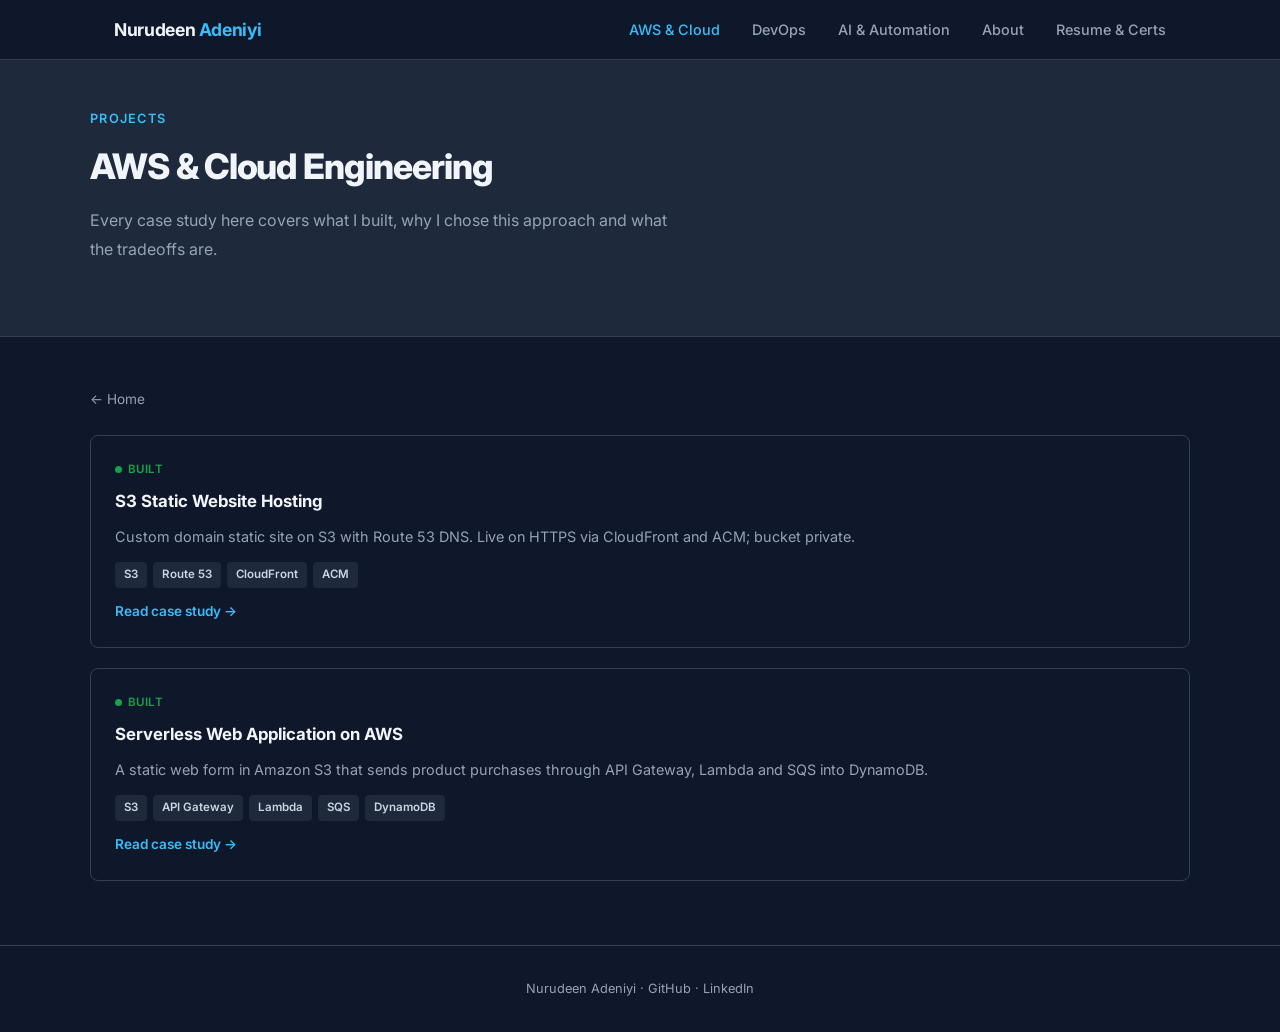
==== src/aws-cloud.html @ 702be714 "feat(site): replace all-projects page with section pages Add a Home link to every page except the la" ====
<!DOCTYPE html>
<html lang="en">
<head>
  <meta charset="UTF-8" />
  <meta name="viewport" content="width=device-width, initial-scale=1.0" />
  <meta name="theme-color" content="#0f172a" />
  <link rel="icon" href="assets/favicon.svg" type="image/svg+xml" />
  <title>AWS &amp; Cloud Engineering Projects — Nurudeen Adeniyi</title>
  <meta name="description" content="AWS and cloud engineering case studies: static hosting and a serverless web application, with the decisions and tradeoffs behind each." />
  <link rel="preconnect" href="https://fonts.googleapis.com" />
  <link rel="preconnect" href="https://fonts.gstatic.com" crossorigin />
  <link href="https://fonts.googleapis.com/css2?family=Inter:wght@400;500;600;700;800&display=swap" rel="stylesheet" />
  <link rel="stylesheet" href="assets/css/style.css" />
</head>
<body>

  <nav class="nav" aria-label="Main navigation">
    <div class="nav-inner">
      <a class="nav-logo" href="index.html">Nurudeen <span>Adeniyi</span></a>
      <button class="nav-toggle" id="nav-toggle" aria-expanded="false" aria-label="Toggle menu">
        <svg fill="none" viewBox="0 0 24 24" stroke="currentColor" stroke-width="2">
          <path stroke-linecap="round" stroke-linejoin="round" d="M4 6h16M4 12h16M4 18h16"/>
        </svg>
      </button>
      <ul class="nav-links" id="nav-links">
        <li><a href="aws-cloud.html" class="active">AWS &amp; Cloud</a></li>
        <li><a href="devops.html">DevOps</a></li>
        <li><a href="ai-automation.html">AI &amp; Automation</a></li>
        <li><a href="about.html">About</a></li>
        <li><a href="resume.html">Resume &amp; Certs</a></li>
      </ul>
    </div>
  </nav>

  <section class="hero" style="padding:3rem 1.5rem 2.5rem;">
    <div class="hero-inner">
      <p class="hero-label">Projects</p>
      <h1 style="font-size:clamp(1.6rem,4vw,2.2rem);">AWS &amp; Cloud Engineering</h1>
      <p class="hero-bio" style="font-size:1rem;">
        Every case study here covers what I built, why I chose this approach and what the tradeoffs are.
      </p>
    </div>
  </section>

  <section class="page">
    <div class="container">

      <a class="back-link" href="index.html">← Home</a>

      <div class="card-grid card-grid--list">

        <div class="card">
          <span class="card-status card-status--built">Built</span>
          <h3>S3 Static Website Hosting</h3>
          <p>
            Custom domain static site on S3 with Route 53 DNS.
            Live on HTTPS via CloudFront and ACM; bucket private.
          </p>
          <div class="tag-row">
            <span class="tag">S3</span>
            <span class="tag">Route 53</span>
            <span class="tag">CloudFront</span>
            <span class="tag">ACM</span>
          </div>
          <a class="card-link" href="projects/s3-static-website.html">Read case study →</a>
        </div>

        <div class="card">
          <span class="card-status card-status--built">Built</span>
          <h3>Serverless Web Application on AWS</h3>
          <p>
            A static web form in Amazon S3 that sends product purchases through
            API Gateway, Lambda and SQS into DynamoDB.
          </p>
          <div class="tag-row">
            <span class="tag">S3</span>
            <span class="tag">API Gateway</span>
            <span class="tag">Lambda</span>
            <span class="tag">SQS</span>
            <span class="tag">DynamoDB</span>
          </div>
          <a class="card-link" href="projects/serverless-web-application.html">Read case study →</a>
        </div>

      </div>

    </div>
  </section>

  <footer>
    <p>
      Nurudeen Adeniyi ·
      <a href="https://github.com/nuru-adeniyi" target="_blank" rel="noopener">GitHub</a> ·
      <a href="https://www.linkedin.com/in/nurudeen-adeniyi-06249b9" target="_blank" rel="noopener">LinkedIn</a>
    </p>
  </footer>

  <script src="assets/js/main.js"></script>
</body>
</html>
---- src/assets/css/style.css ----
/* =========================================================
   appcomplish.click — Portfolio stylesheet
   ========================================================= */

/* ── Tokens ──────────────────────────────────────────────── */
/* Always dark: the site ignores the device's light/dark setting on purpose. */
:root {
  color-scheme: dark;

  --bg:          #0f172a;
  --bg-subtle:   #1e293b;
  --border:      #334155;
  --text:        #f1f5f9;
  --text-muted:  #94a3b8;
  --accent:      #38bdf8;      /* AWS-adjacent blue */
  --accent-light:#0c4a6e;
  --tag-bg:      #1e293b;
  --tag-text:    #cbd5e1;
  --green:       #16a34a;
  --orange:      #ea580c;
  --danger:      #f87171;
  --danger-bg:   rgba(248, 113, 113, 0.10);
  --danger-text: #fca5a5;
  --success:      #4ade80;
  --success-bg:   rgba(74, 222, 128, 0.10);
  --success-text: #86efac;

  --sans: 'Inter', system-ui, -apple-system, sans-serif;
  --mono: 'JetBrains Mono', 'Fira Code', monospace;

  --radius: 8px;
  --max-content: 720px;
  --max-wide:    1100px;

  --nav-h: 60px;
}

/* ── Reset ───────────────────────────────────────────────── */
*, *::before, *::after { box-sizing: border-box; margin: 0; padding: 0; }
html { scroll-behavior: smooth; }
#start { scroll-margin-top: 5rem; }
body {
  font-family: var(--sans);
  background: var(--bg);
  color: var(--text);
  line-height: 1.7;
  font-size: 1rem;
}
img { max-width: 100%; display: block; }
a { color: var(--accent); text-decoration: none; }
a:hover { text-decoration: underline; }

/* ── Navigation ──────────────────────────────────────────── */
.nav {
  position: sticky;
  top: 0;
  z-index: 100;
  height: var(--nav-h);
  background: var(--bg);
  border-bottom: 1px solid var(--border);
  display: flex;
  align-items: center;
}
.nav-inner {
  max-width: var(--max-wide);
  width: 100%;
  margin: 0 auto;
  padding: 0 1.5rem;
  display: flex;
  align-items: center;
  justify-content: space-between;
}
.nav-logo {
  font-weight: 700;
  font-size: 1.1rem;
  color: var(--text);
  letter-spacing: -0.02em;
}
.nav-logo span { color: var(--accent); }
.nav-links {
  display: flex;
  gap: 2rem;
  list-style: none;
}
.nav-links a {
  color: var(--text-muted);
  font-size: 0.9rem;
  font-weight: 500;
  transition: color 0.15s;
}
.nav-links a:hover,
.nav-links a.active { color: var(--accent); text-decoration: none; }

/* hamburger */
.nav-toggle {
  display: none;
  background: none;
  border: none;
  cursor: pointer;
  padding: 0.25rem;
  color: var(--text);
}
.nav-toggle svg { width: 24px; height: 24px; }

@media (max-width: 640px) {
  .nav-toggle { display: block; }
  .nav-links {
    display: none;
    position: absolute;
    top: var(--nav-h);
    left: 0; right: 0;
    background: var(--bg);
    border-bottom: 1px solid var(--border);
    flex-direction: column;
    gap: 0;
    padding: 0.5rem 0;
  }
  .nav-links.open { display: flex; }
  .nav-links a { display: block; padding: 0.75rem 1.5rem; }
}

/* ── Page wrapper ────────────────────────────────────────── */
.page { padding: 3rem 1.5rem 4rem; }
.page--alt {
  background: var(--bg-subtle);
  border-top: 1px solid var(--border);
  border-bottom: 1px solid var(--border);
}
.container {
  max-width: var(--max-wide);
  margin: 0 auto;
}
.container--narrow {
  max-width: var(--max-content);
  margin: 0 auto;
}

/* ── Hero (home) ─────────────────────────────────────────── */
.hero {
  padding: 5rem 1.5rem 4rem;
  background: var(--bg-subtle);
  border-bottom: 1px solid var(--border);
}
.hero-inner {
  max-width: var(--max-wide);
  margin: 0 auto;
}
.hero-label {
  font-size: 0.8rem;
  font-weight: 600;
  letter-spacing: 0.1em;
  text-transform: uppercase;
  color: var(--accent);
  margin-bottom: 1rem;
}
.hero h1 {
  font-size: clamp(2rem, 5vw, 3rem);
  font-weight: 800;
  letter-spacing: -0.03em;
  line-height: 1.15;
  margin-bottom: 1.25rem;
}
.hero-bio {
  font-size: 1.1rem;
  color: var(--text-muted);
  max-width: 600px;
  margin-bottom: 2rem;
  line-height: 1.8;
}
/* ── Section headings ────────────────────────────────────── */
.section-header {
  display: flex;
  align-items: flex-end;
  justify-content: space-between;
  flex-wrap: wrap;
  margin-bottom: 1.5rem;
  gap: 1rem;
}
.section-header-left {
  display: flex;
  flex-direction: column;
  gap: 0.15rem;
}
.section-category-label {
  font-size: 0.72rem;
  font-weight: 700;
  letter-spacing: 0.1em;
  text-transform: uppercase;
  color: var(--accent);
}
.section-header h2 {
  font-size: 1.25rem;
  font-weight: 700;
  letter-spacing: -0.02em;
}
.section-header > a {
  font-size: 0.85rem;
  color: var(--text-muted);
  white-space: nowrap;
  flex-shrink: 0;
}
.section-header > a:hover { color: var(--accent); }

/* ── Project cards ───────────────────────────────────────── */
.card-grid {
  display: grid;
  grid-template-columns: repeat(3, 1fr);
  gap: 1.25rem;
}
@media (max-width: 900px) {
  .card-grid { grid-template-columns: repeat(2, 1fr); }
}
@media (max-width: 600px) {
  .card-grid { grid-template-columns: 1fr; }
}
.card-grid--list { grid-template-columns: 1fr; }
.card {
  border: 1px solid var(--border);
  border-radius: var(--radius);
  background: var(--bg);
  padding: 1.5rem;
  display: flex;
  flex-direction: column;
  gap: 0.75rem;
  transition: box-shadow 0.15s, border-color 0.15s;
}
.card:hover {
  box-shadow: 0 4px 16px rgba(0,0,0,0.08);
  border-color: var(--accent);
}
.card-status {
  display: inline-flex;
  align-items: center;
  gap: 0.35rem;
  font-size: 0.72rem;
  font-weight: 600;
  letter-spacing: 0.05em;
  text-transform: uppercase;
}
.card-status--done   { color: var(--green); }
.card-status--wip    { color: var(--orange); }
.card-status--planned{ color: var(--text-muted); }
.card-status--built  { color: var(--green); }
.card-status::before {
  content: '';
  width: 7px; height: 7px;
  border-radius: 50%;
  background: currentColor;
}
.card h3 {
  font-size: 1.05rem;
  font-weight: 700;
  line-height: 1.3;
}
.card p {
  font-size: 0.9rem;
  color: var(--text-muted);
  flex: 1;
}
.tag-row {
  display: flex;
  flex-wrap: wrap;
  gap: 0.4rem;
}
.tag {
  background: var(--tag-bg);
  color: var(--tag-text);
  font-size: 0.72rem;
  font-weight: 600;
  padding: 0.2rem 0.55rem;
  border-radius: 4px;
}
.card-link {
  font-size: 0.85rem;
  font-weight: 600;
  color: var(--accent);
}
.card-link:hover { text-decoration: underline; }

/* ── Article (project detail) ────────────────────────────── */
.article-header {
  padding: 4rem 1.5rem 2.5rem;
  background: var(--bg-subtle);
  border-bottom: 1px solid var(--border);
}
.article-header .container--narrow { display: flex; flex-direction: column; gap: 0.75rem; }
.back-link {
  font-size: 0.85rem;
  color: var(--text-muted);
  display: inline-flex;
  align-items: center;
  gap: 0.35rem;
}
.back-link:hover { color: var(--accent); text-decoration: none; }
.page .back-link { margin-bottom: 1.5rem; }
.article-header h1 {
  font-size: clamp(1.6rem, 4vw, 2.4rem);
  font-weight: 800;
  letter-spacing: -0.03em;
  line-height: 1.2;
}
.article-meta {
  display: flex;
  flex-wrap: wrap;
  gap: 1rem;
  align-items: center;
  font-size: 0.85rem;
  color: var(--text-muted);
}
.article-body {
  padding: 3rem 1.5rem;
}
.article-body h2 {
  font-size: 1.3rem;
  font-weight: 700;
  letter-spacing: -0.02em;
  margin: 2.5rem 0 0.75rem;
  padding-top: 2.5rem;
  border-top: 1px solid var(--border);
}
.article-body h2:first-child { margin-top: 0; border-top: none; padding-top: 0; }
.article-body p { margin-bottom: 1rem; color: var(--text); }
.article-body ul, .article-body ol {
  padding-left: 1.5rem;
  margin-bottom: 1rem;
}
.article-body li { margin-bottom: 0.4rem; }
.article-body code {
  font-family: var(--mono);
  font-size: 0.85em;
  background: var(--tag-bg);
  padding: 0.1em 0.4em;
  border-radius: 4px;
}
.article-body blockquote {
  border-left: 3px solid var(--accent);
  padding: 0.75rem 1.25rem;
  background: var(--accent-light);
  border-radius: 0 var(--radius) var(--radius) 0;
  margin: 1.5rem 0;
  font-style: italic;
  color: var(--text-muted);
}

/* ── Architecture diagram ────────────────────────────────── */
.diagram-box {
  border: 2px dashed var(--border);
  border-radius: var(--radius);
  background: var(--bg-subtle);
  padding: 2rem;
  text-align: center;
  margin: 1.5rem 0;
}
.diagram-box { position: relative; }
.diagram-box img {
  height: auto;
  cursor: zoom-in;
  border-radius: var(--radius);
  margin: 0 auto;
}
.diagram-placeholder {
  color: var(--text-muted);
  font-size: 0.9rem;
  padding: 3rem 1rem;
}
.diagram-placeholder span {
  display: block;
  font-size: 2.5rem;
  margin-bottom: 0.5rem;
}
/* Reserved space for an architecture image that is not drawn yet */
.diagram-slot {
  display: flex;
  align-items: center;
  justify-content: center;
  min-height: 220px;
  padding: 1rem;
  border: 2px dashed var(--border);
  border-radius: var(--radius);
  color: var(--text-muted);
  font-size: 0.9rem;
  text-align: center;
}
.diagram-caption {
  font-size: 0.8rem;
  color: var(--text-muted);
  margin-top: 0.5rem;
  font-style: italic;
}

/* ── Callout boxes ───────────────────────────────────────── */
.callout {
  border-left: 3px solid var(--accent);
  background: var(--accent-light);
  border-radius: 0 var(--radius) var(--radius) 0;
  padding: 1rem 1.25rem;
  margin: 1.5rem 0;
}
.callout-label {
  font-size: 0.72rem;
  font-weight: 700;
  text-transform: uppercase;
  letter-spacing: 0.08em;
  color: var(--accent);
  margin-bottom: 0.35rem;
}
/* Problem / error callout: red tone for struggles */
.callout--problem { border-left-color: var(--danger); background: var(--danger-bg); }
.callout--problem .callout-label { color: var(--danger-text); }
/* Fix callout: green tone for the solution */
.callout--fix { border-left-color: var(--success); background: var(--success-bg); }
.callout--fix .callout-label { color: var(--success-text); }
.callout--fix ol { margin-bottom: 0; }

/* ── Cost comparison table ───────────────────────────────── */
.table-wrap {
  overflow-x: auto;
  margin: 1.25rem 0;
}
.cost-table {
  width: 100%;
  border-collapse: collapse;
  font-size: 0.9rem;
}
.cost-table th,
.cost-table td {
  text-align: left;
  vertical-align: top;
  padding: 0.65rem 0.8rem;
  border-bottom: 1px solid var(--border);
}
.cost-table th {
  font-size: 0.72rem;
  font-weight: 700;
  text-transform: uppercase;
  letter-spacing: 0.06em;
  color: var(--text-muted);
  background: var(--bg-subtle);
}
.cost-table td:first-child { font-weight: 600; }


.cost-section {
  border: 1px solid var(--border);
  border-left: 4px solid var(--accent);
  background: var(--bg-subtle);
  border-radius: 0 var(--radius) var(--radius) 0;
  padding: 1.5rem 1.5rem 1rem;
  margin: 2.5rem 0;
}
.cost-section h2 { margin-top: 0; }
.cost-section .cost-table th { background: var(--bg); }
.cost-headline {
  display: flex;
  align-items: baseline;
  flex-wrap: wrap;
  gap: 0.75rem;
  margin: 0.25rem 0 1rem;
}
.cost-figure {
  font-size: 2.25rem;
  font-weight: 800;
  line-height: 1;
  color: var(--accent);
}
.cost-caption { font-size: 0.9rem; color: var(--text-muted); }
.cost-table tr.is-best td { background: var(--accent-light); }

/* ── At a glance + status pills ──────────────────────────── */
.glance {
  display: grid;
  grid-template-columns: repeat(auto-fit, minmax(160px, 1fr));
  gap: 0.75rem;
  margin: 1.5rem 0;
}
.glance > div {
  background: var(--bg-subtle);
  border: 1px solid var(--border);
  border-radius: var(--radius);
  padding: 0.7rem 0.9rem;
  font-size: 0.9rem;
}
.glance dt {
  font-size: 0.68rem;
  font-weight: 700;
  text-transform: uppercase;
  letter-spacing: 0.08em;
  color: var(--text-muted);
  margin-bottom: 0.2rem;
}
.glance dd { margin: 0; font-weight: 600; }
.pill {
  display: inline-block;
  padding: 0.1rem 0.55rem;
  border-radius: 999px;
  font-size: 0.75rem;
  font-weight: 600;
  white-space: nowrap;
  background: var(--tag-bg);
  color: var(--tag-text);
}
.pill--decided { background: #15803d; color: #fff; }
.pill--planned { background: var(--accent-light); color: #7dd3fc; }
.pill--na { background: var(--tag-bg); color: var(--text-muted); }

/* ── About page ──────────────────────────────────────────── */
.about-grid {
  display: grid;
  grid-template-columns: 1fr 2fr;
  gap: 3rem;
  align-items: start;
}
@media (max-width: 640px) {
  .about-grid { grid-template-columns: 1fr; }
}
.about-avatar {
  width: 100%;
  max-width: 200px;
  border-radius: var(--radius);
  background: var(--tag-bg);
  aspect-ratio: 1;
  display: flex;
  align-items: center;
  justify-content: center;
  font-size: 0.8rem;
  color: var(--text-muted);
  border: 2px dashed var(--border);
}
.about-avatar--photo {
  border: none;
  background: none;
  overflow: hidden;
}
.about-avatar img {
  display: block;
  width: 100%;
  height: 100%;
  object-fit: cover;
  object-position: center top;
}
.about-body h2 {
  font-size: 1.2rem;
  font-weight: 700;
  margin: 2rem 0 0.5rem;
}
.about-body h2:first-child { margin-top: 0; }
.about-body p { margin-bottom: 1rem; color: var(--text-muted); }
.skill-list {
  display: flex;
  flex-wrap: wrap;
  gap: 0.5rem;
  margin-bottom: 1rem;
}

/* ── Resume / Certs page ─────────────────────────────────── */
.cert-grid {
  display: grid;
  grid-template-columns: repeat(auto-fill, minmax(220px, 1fr));
  gap: 1rem;
  margin-bottom: 2rem;
}
.cert-card {
  border: 1px solid var(--border);
  border-radius: var(--radius);
  padding: 1.25rem;
  text-align: center;
  background: var(--bg-subtle);
}
.cert-card img { height: 80px; margin: 0 auto 0.75rem; }
.cert-card .cert-placeholder {
  height: 80px;
  width: 80px;
  margin: 0 auto 0.75rem;
  background: var(--tag-bg);
  border: 2px dashed var(--border);
  border-radius: 6px;
  display: flex;
  align-items: center;
  justify-content: center;
  font-size: 0.65rem;
  color: var(--text-muted);
}
.cert-card h3 { font-size: 0.9rem; font-weight: 600; margin-bottom: 0.25rem; }
.cert-card p  { font-size: 0.8rem; color: var(--text-muted); }
.cert-card h3 a { color: inherit; text-decoration: underline; text-decoration-color: var(--border); }
.cert-card h3 a:hover, .cert-card h3 a:focus-visible { color: var(--accent); text-decoration-color: var(--accent); }
.resume-cta {
  display: inline-flex;
  align-items: center;
  gap: 0.5rem;
  background: var(--accent);
  color: var(--bg);
  font-weight: 600;
  font-size: 0.9rem;
  padding: 0.65rem 1.25rem;
  border-radius: var(--radius);
  transition: opacity 0.15s;
}
.resume-cta:hover { opacity: 0.85; text-decoration: none; }

/* ── Footer ──────────────────────────────────────────────── */
footer {
  border-top: 1px solid var(--border);
  padding: 2rem 1.5rem;
  text-align: center;
  font-size: 0.8rem;
  color: var(--text-muted);
}
footer a { color: var(--text-muted); }
footer a:hover { color: var(--accent); }

/* ── Utility ─────────────────────────────────────────────── */
.mt-4 { margin-top: 2rem; }
.mt-6 { margin-top: 3rem; }
.divider { border: none; border-top: 1px solid var(--border); margin: 3rem 0; }
.text-muted { color: var(--text-muted); }

/* ── Landing hero: photo, proof points, actions ─────────── */
.hero-avatar {
  display: block;
  width: 96px;
  height: 96px;
  border-radius: 50%;
  object-fit: cover;
  object-position: center top;
  border: 2px solid var(--border);
  margin-bottom: 1rem;
}
.hero-open {
  margin-top: 1rem;
  max-width: 640px;
  font-size: 0.95rem;
  color: var(--text);
}
.hero-open strong { color: var(--accent); }
.hero-proof {
  list-style: none;
  margin: 1.25rem 0 0;
  padding: 0;
  display: grid;
  gap: 0.5rem;
  max-width: 640px;
}
.hero-proof li {
  position: relative;
  padding-left: 1.4rem;
  font-size: 0.95rem;
  color: var(--text);
}
.hero-proof li::before {
  content: "✓";
  position: absolute;
  left: 0;
  color: var(--accent);
  font-weight: 700;
}
.hero-proof a { color: var(--accent); text-decoration: underline; }
.hero-actions {
  display: flex;
  flex-wrap: wrap;
  gap: 0.75rem;
  margin-top: 1.5rem;
}
.resume-cta--ghost {
  background: transparent;
  color: var(--accent);
  border: 1px solid var(--accent);
}
.hero-creds { margin-top: 1.25rem; }
.hero-creds .tag { white-space: normal; }

/* Collapsible list of AWS services on case studies */
.services { margin: 1rem 0; }
.services summary { cursor: pointer; font-weight: 600; color: var(--accent); }
.services[open] summary { margin-bottom: .75rem; }

/* Full-screen view of a diagram (opened from the expand button or a double-click) */
.zoom-btn {
  position: absolute; top: .75rem; right: .75rem;
  display: flex; align-items: center; justify-content: center;
  width: 2.25rem; height: 2.25rem;
  background: var(--bg); color: var(--text);
  border: 1px solid var(--border); border-radius: var(--radius);
  cursor: pointer;
}
.zoom-btn:hover, .zoom-btn:focus-visible { color: var(--accent); border-color: var(--accent); }
.lightbox {
  width: 100vw; height: 100vh; max-width: none; max-height: none;
  margin: 0; padding: 0; border: 0;
  background: var(--bg); cursor: zoom-out;
}
.lightbox img { width: 100%; height: 100%; object-fit: contain; border-radius: 0; margin: 0; cursor: zoom-out; }
.lightbox-hint {
  position: fixed; bottom: .75rem; left: 50%; transform: translateX(-50%);
  font-size: .8rem; color: var(--text-muted);
}
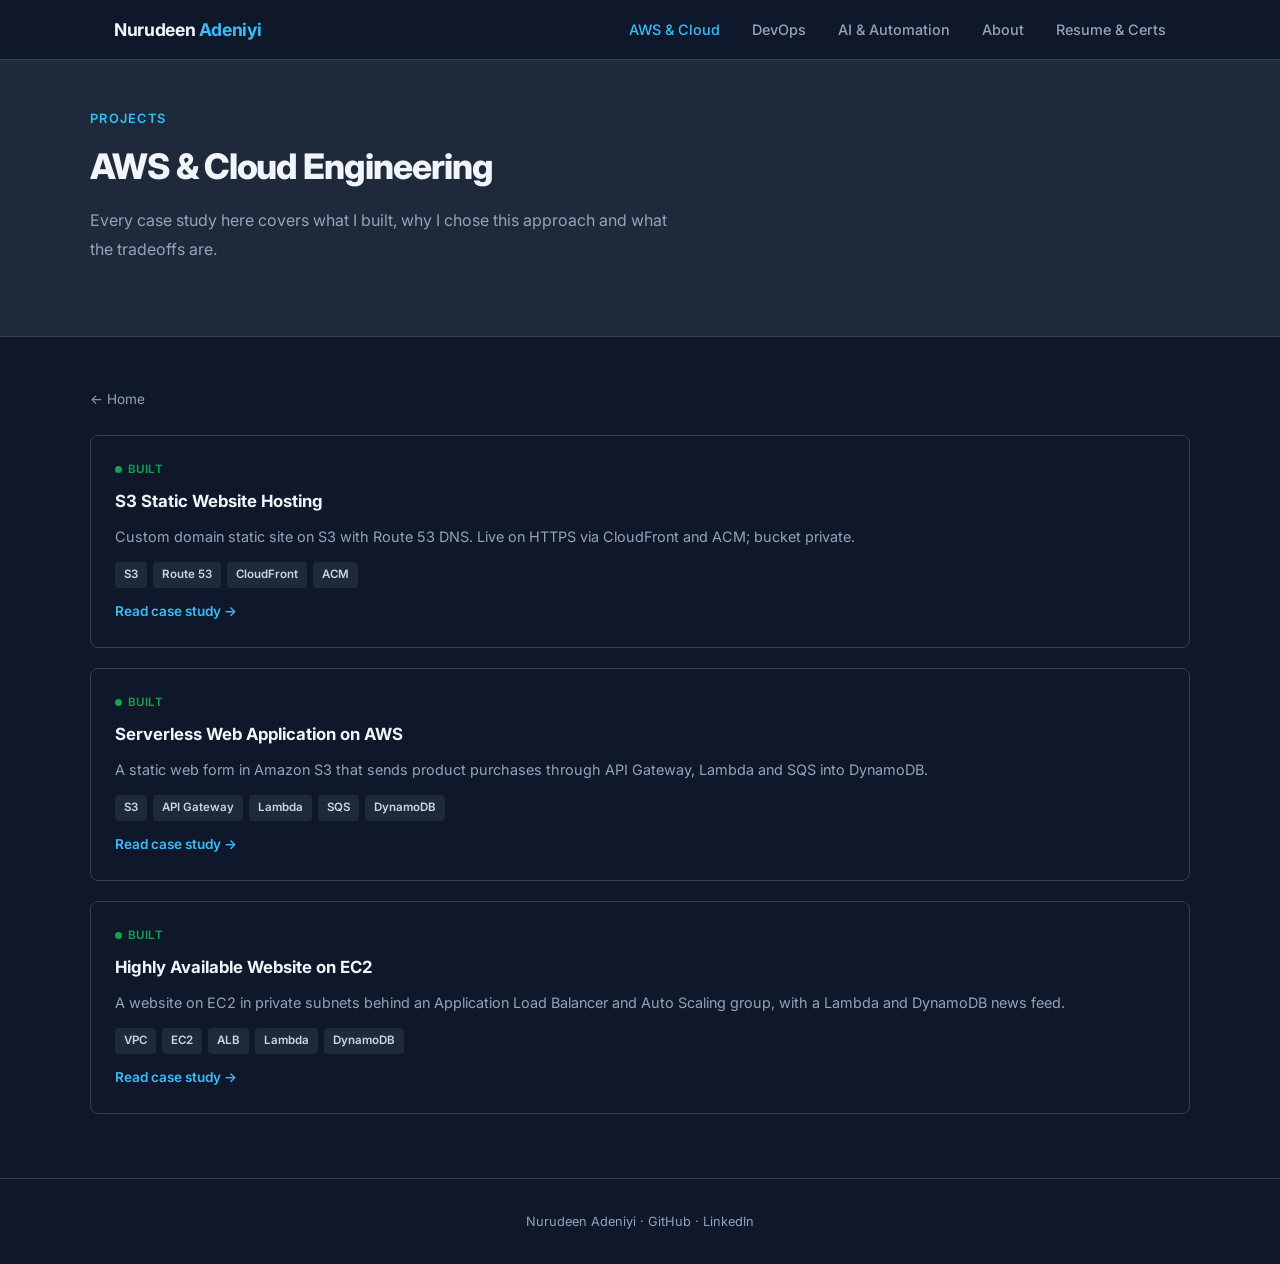
==== commit 0fe90e69: "feat(projects): add ec2 highly available website case study Co-Authored-By: Claude Sonnet 5.5 <norep" ====
--- a/src/aws-cloud.html
+++ b/src/aws-cloud.html
@@ -82,6 +82,23 @@
           <a class="card-link" href="projects/serverless-web-application.html">Read case study →</a>
         </div>
 
+        <div class="card">
+          <span class="card-status card-status--built">Built</span>
+          <h3>Highly Available Website on EC2</h3>
+          <p>
+            A website on EC2 in private subnets behind an Application Load Balancer and
+            Auto Scaling group, with a Lambda and DynamoDB news feed.
+          </p>
+          <div class="tag-row">
+            <span class="tag">VPC</span>
+            <span class="tag">EC2</span>
+            <span class="tag">ALB</span>
+            <span class="tag">Lambda</span>
+            <span class="tag">DynamoDB</span>
+          </div>
+          <a class="card-link" href="projects/ec2-highly-available-website.html">Read case study →</a>
+        </div>
+
       </div>
 
     </div>
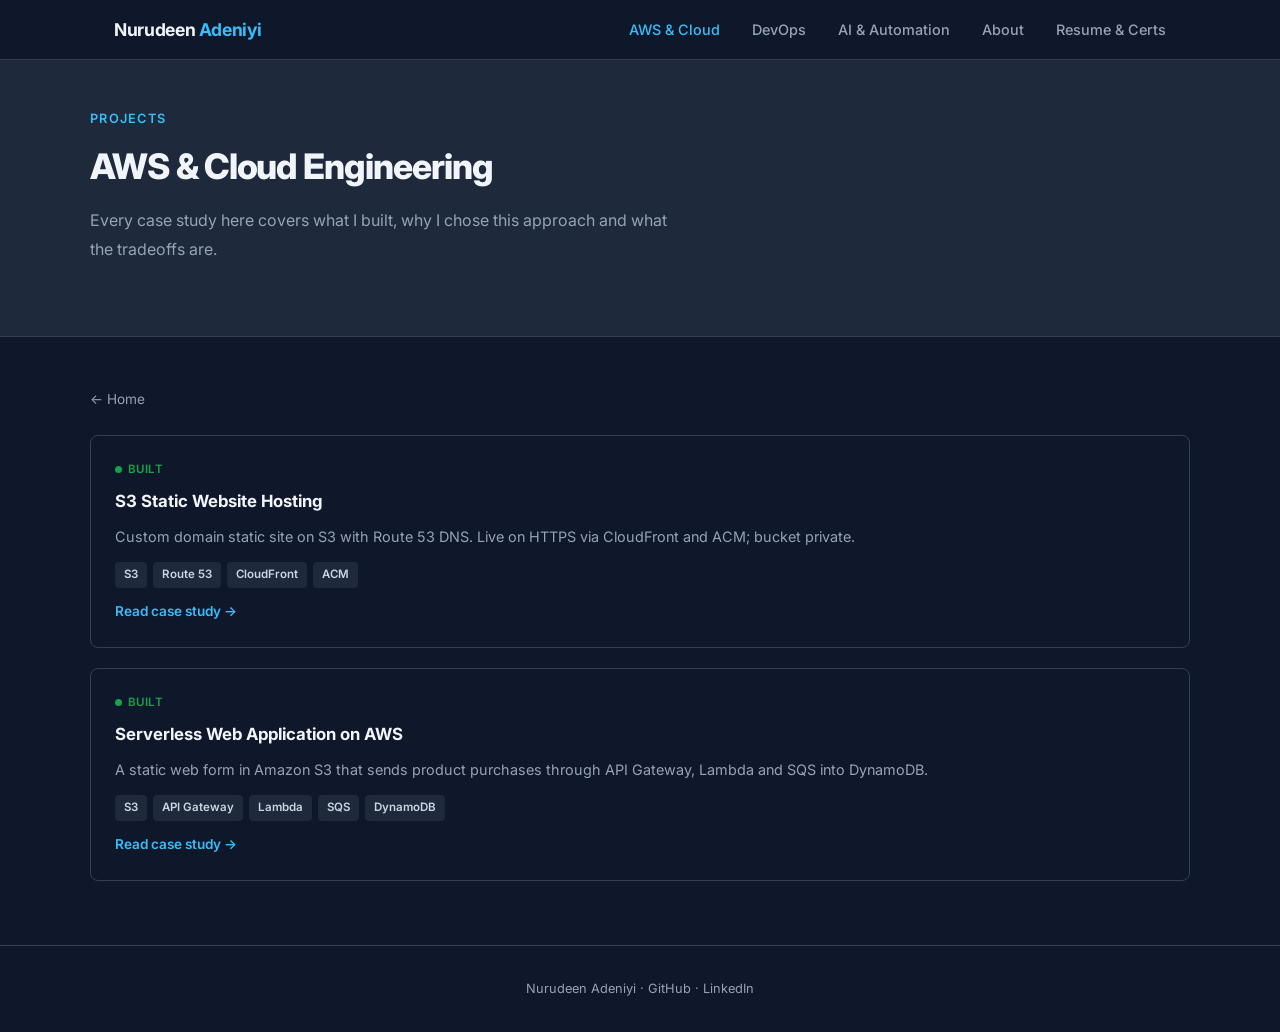
==== commit c198c7c5: "feat(projects): add serverless web application case study, section pages and /diagram method (#41) *" ====
--- a/src/aws-cloud.html
+++ b/src/aws-cloud.html
@@ -82,23 +82,6 @@
           <a class="card-link" href="projects/serverless-web-application.html">Read case study →</a>
         </div>
 
-        <div class="card">
-          <span class="card-status card-status--built">Built</span>
-          <h3>Highly Available Website on EC2</h3>
-          <p>
-            A website on EC2 in private subnets behind an Application Load Balancer and
-            Auto Scaling group, with a Lambda and DynamoDB news feed.
-          </p>
-          <div class="tag-row">
-            <span class="tag">VPC</span>
-            <span class="tag">EC2</span>
-            <span class="tag">ALB</span>
-            <span class="tag">Lambda</span>
-            <span class="tag">DynamoDB</span>
-          </div>
-          <a class="card-link" href="projects/ec2-highly-available-website.html">Read case study →</a>
-        </div>
-
       </div>
 
     </div>
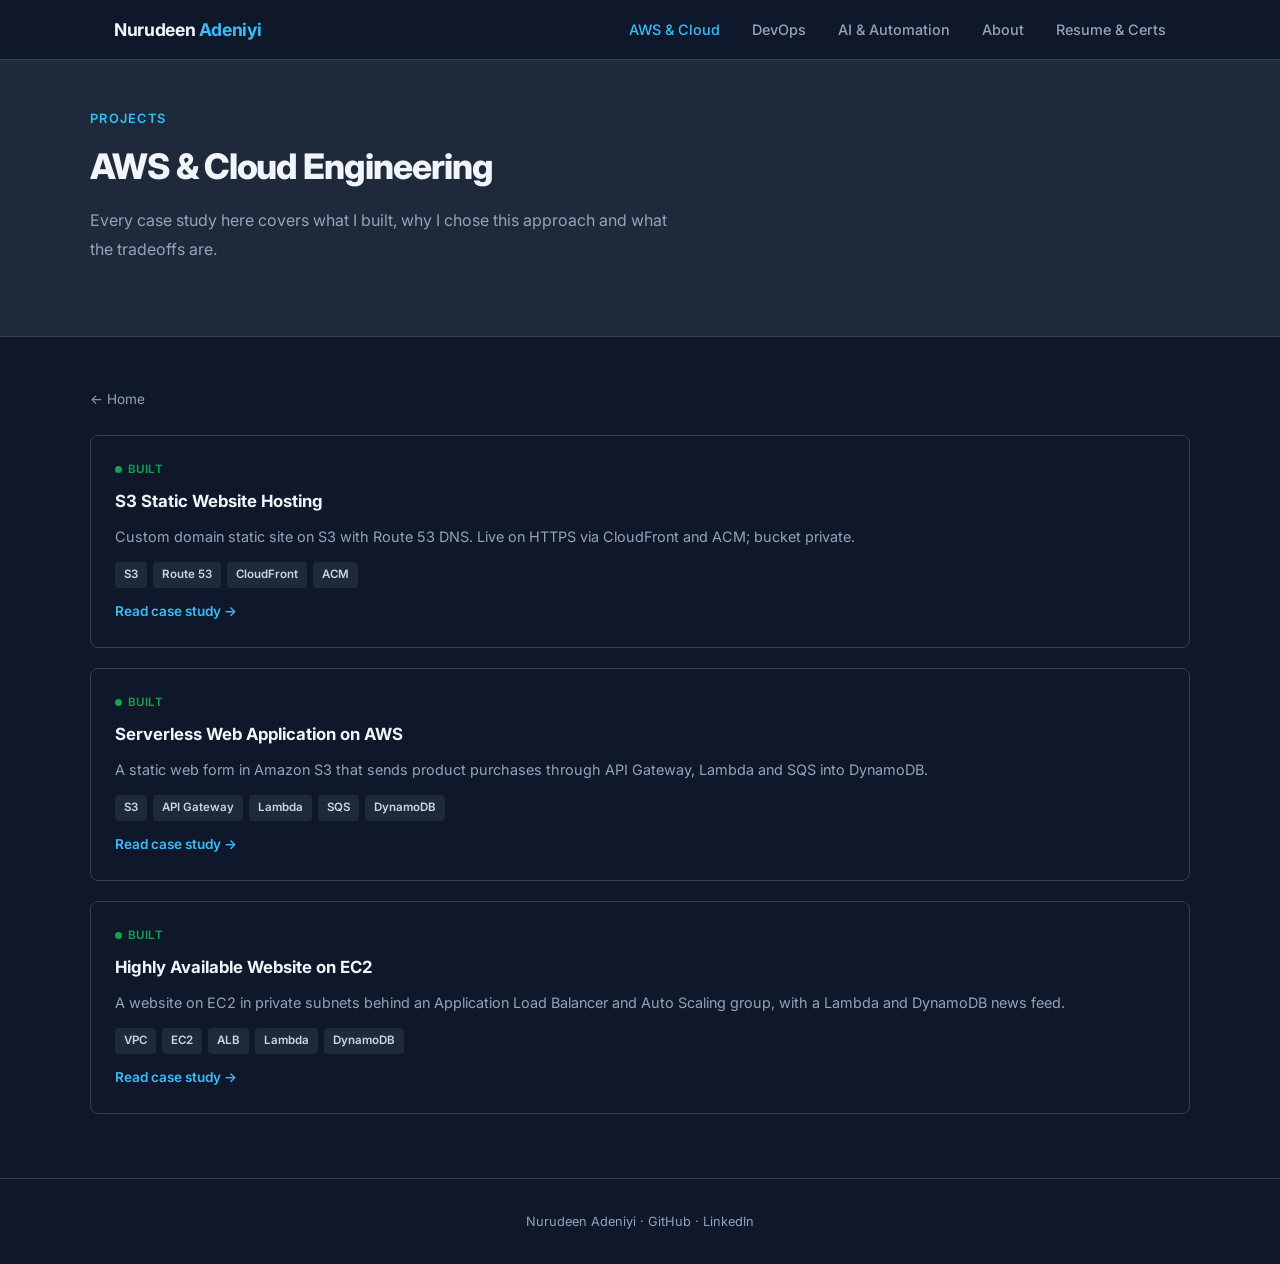
==== commit 56899ef4: "feat(projects): add highly available website on EC2 case study (#42) * feat(projects): add ec2 highl" ====
--- a/src/aws-cloud.html
+++ b/src/aws-cloud.html
@@ -82,6 +82,23 @@
           <a class="card-link" href="projects/serverless-web-application.html">Read case study →</a>
         </div>
 
+        <div class="card">
+          <span class="card-status card-status--built">Built</span>
+          <h3>Highly Available Website on EC2</h3>
+          <p>
+            A website on EC2 in private subnets behind an Application Load Balancer and
+            Auto Scaling group, with a Lambda and DynamoDB news feed.
+          </p>
+          <div class="tag-row">
+            <span class="tag">VPC</span>
+            <span class="tag">EC2</span>
+            <span class="tag">ALB</span>
+            <span class="tag">Lambda</span>
+            <span class="tag">DynamoDB</span>
+          </div>
+          <a class="card-link" href="projects/ec2-highly-available-website.html">Read case study →</a>
+        </div>
+
       </div>
 
     </div>
